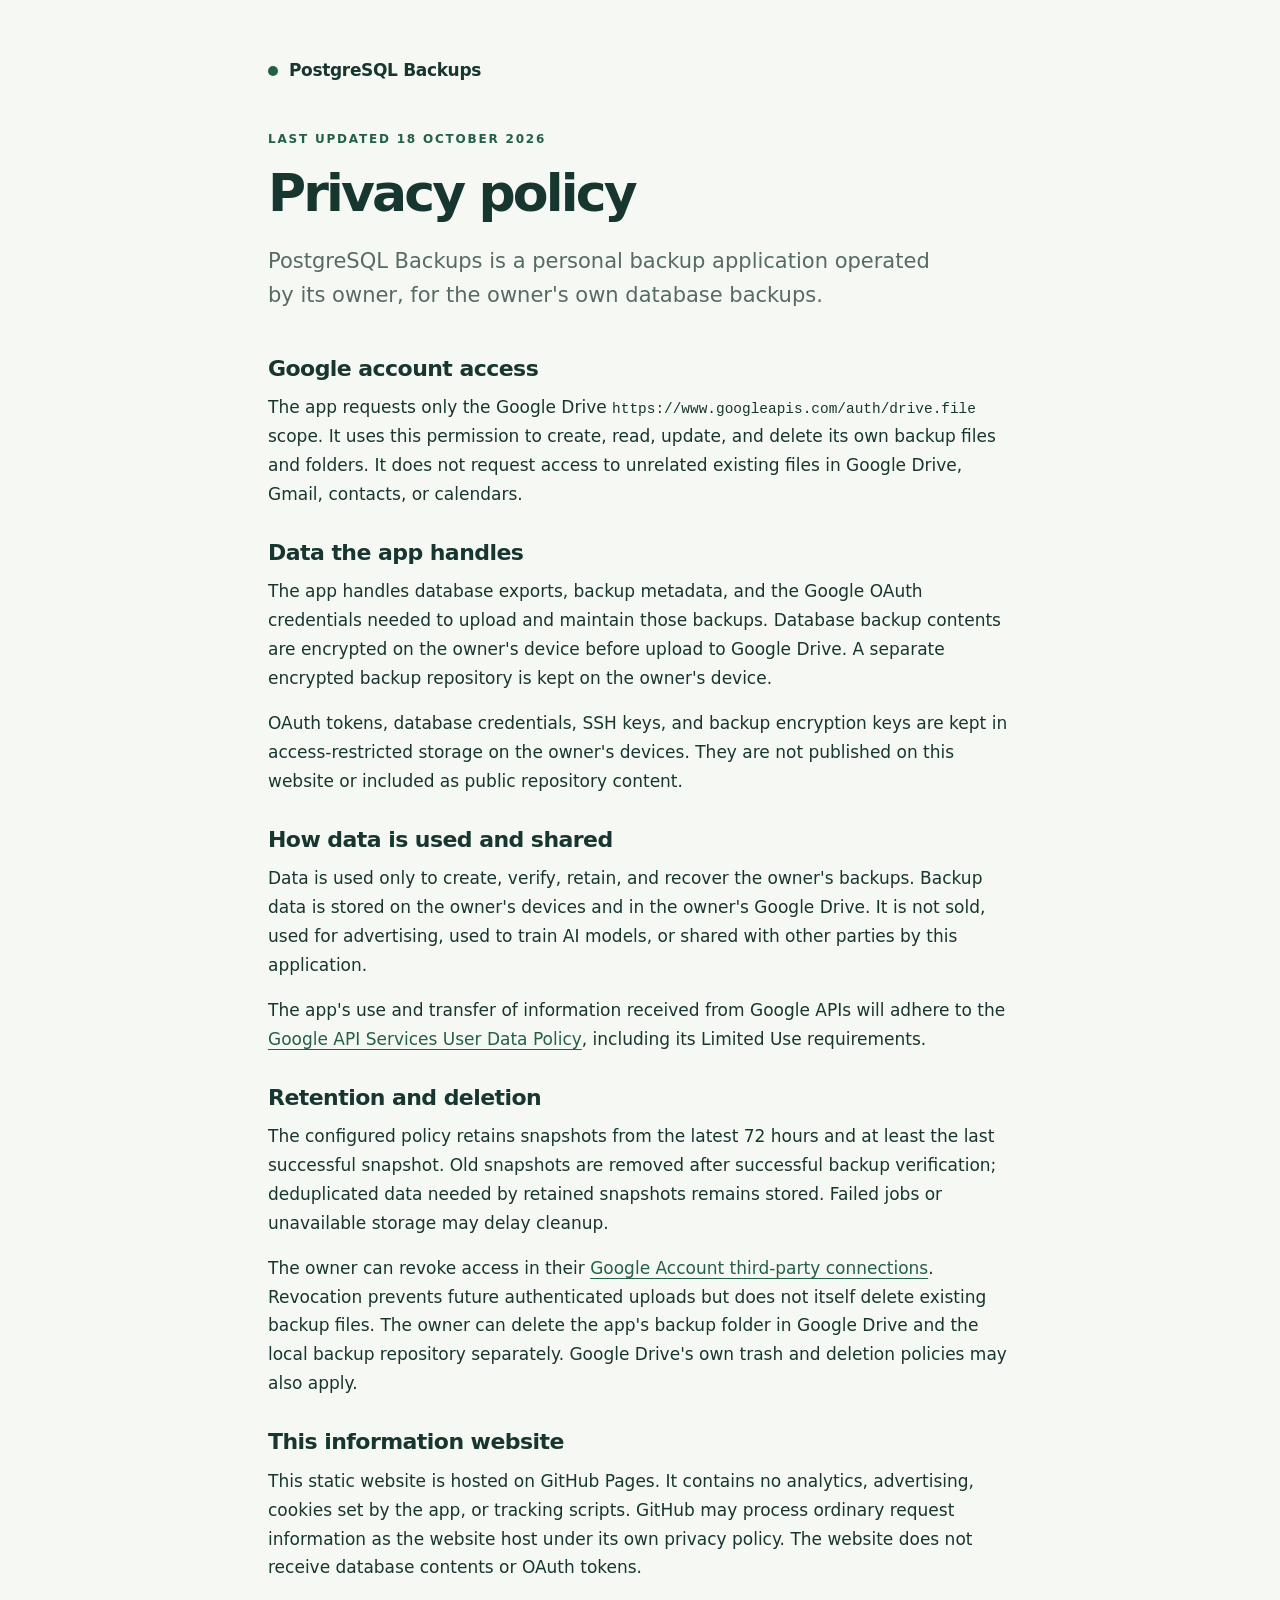
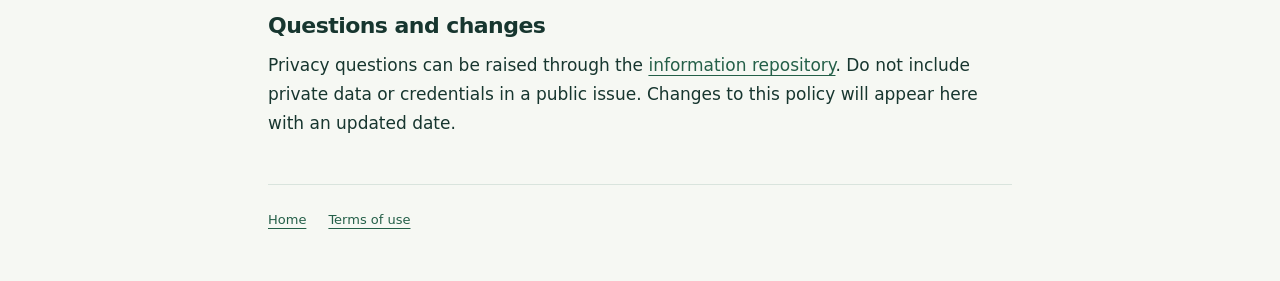
==== privacy.html @ 40d2b24d "Publish personal backup app information and privacy pages" ====
<!doctype html>
<html lang="en">
<head>
  <meta charset="utf-8">
  <meta name="viewport" content="width=device-width, initial-scale=1">
  <meta name="description" content="Privacy policy for the personal PostgreSQL Backups application.">
  <title>Privacy policy · PostgreSQL Backups</title>
  <link rel="stylesheet" href="style.css">
</head>
<body>
  <main class="document">
    <a class="brand" href="./">PostgreSQL Backups</a>
    <p class="eyebrow">Last updated 18 October 2026</p>
    <h1>Privacy policy</h1>
    <p class="lead">PostgreSQL Backups is a personal backup application operated by its owner, for the owner's own database backups.</p>
    <h2>Google account access</h2>
    <p>The app requests only the Google Drive <code>https://www.googleapis.com/auth/drive.file</code> scope. It uses this permission to create, read, update, and delete its own backup files and folders. It does not request access to unrelated existing files in Google Drive, Gmail, contacts, or calendars.</p>
    <h2>Data the app handles</h2>
    <p>The app handles database exports, backup metadata, and the Google OAuth credentials needed to upload and maintain those backups. Database backup contents are encrypted on the owner's device before upload to Google Drive. A separate encrypted backup repository is kept on the owner's device.</p>
    <p>OAuth tokens, database credentials, SSH keys, and backup encryption keys are kept in access-restricted storage on the owner's devices. They are not published on this website or included as public repository content.</p>
    <h2>How data is used and shared</h2>
    <p>Data is used only to create, verify, retain, and recover the owner's backups. Backup data is stored on the owner's devices and in the owner's Google Drive. It is not sold, used for advertising, used to train AI models, or shared with other parties by this application.</p>
    <p>The app's use and transfer of information received from Google APIs will adhere to the <a href="https://developers.google.com/terms/api-services-user-data-policy">Google API Services User Data Policy</a>, including its Limited Use requirements.</p>
    <h2>Retention and deletion</h2>
    <p>The configured policy retains snapshots from the latest 72 hours and at least the last successful snapshot. Old snapshots are removed after successful backup verification; deduplicated data needed by retained snapshots remains stored. Failed jobs or unavailable storage may delay cleanup.</p>
    <p>The owner can revoke access in their <a href="https://myaccount.google.com/connections">Google Account third-party connections</a>. Revocation prevents future authenticated uploads but does not itself delete existing backup files. The owner can delete the app's backup folder in Google Drive and the local backup repository separately. Google Drive's own trash and deletion policies may also apply.</p>
    <h2>This information website</h2>
    <p>This static website is hosted on GitHub Pages. It contains no analytics, advertising, cookies set by the app, or tracking scripts. GitHub may process ordinary request information as the website host under its own privacy policy. The website does not receive database contents or OAuth tokens.</p>
    <h2>Questions and changes</h2>
    <p>Privacy questions can be raised through the <a href="https://github.com/ATHIRARAVINDRAN/postgres-backup-info/issues">information repository</a>. Do not include private data or credentials in a public issue. Changes to this policy will appear here with an updated date.</p>
    <footer><nav aria-label="Information"><a href="./">Home</a><a href="terms.html">Terms of use</a></nav></footer>
  </main>
</body>
</html>
---- style.css ----
:root{color-scheme:light;--ink:#17362f;--muted:#566b64;--line:#d9e4dd;--paper:#f6f8f3;--accent:#245f48}
*{box-sizing:border-box}
body{margin:0;background:var(--paper);color:var(--ink);font-family:ui-sans-serif,system-ui,-apple-system,BlinkMacSystemFont,"Segoe UI",sans-serif;font-size:17px;line-height:1.7}
main{max-width:850px;margin:0 auto;padding:56px 28px 36px}
.brand{display:inline-block;margin-bottom:58px;color:var(--ink);text-decoration:none;font-size:17px;font-weight:750;letter-spacing:-.02em}
.brand::before{content:"";display:inline-block;width:10px;height:10px;margin-right:11px;border-radius:50%;background:var(--accent)}
.eyebrow{margin:0 0 16px;color:var(--accent);font-size:12px;font-weight:750;letter-spacing:.15em;text-transform:uppercase}
h1{margin:0 0 24px;font-size:clamp(38px,7vw,66px);line-height:1.08;letter-spacing:-.055em;font-weight:650}
.lead{max-width:690px;margin:0 0 42px;font-size:21px;line-height:1.6;color:var(--muted)}
.card{margin-top:18px;padding:26px 30px;border:1px solid var(--line);border-radius:18px;background:#fff}
h2{margin:30px 0 10px;font-size:22px;line-height:1.3;letter-spacing:-.025em}
.card h2{margin-top:0}
p{margin:0 0 16px}
.card p:last-child{margin-bottom:0}
a{color:var(--accent);text-underline-offset:4px}
a:hover{color:#0d402c}
a:focus-visible{outline:3px solid #7caf93;outline-offset:5px}
code{font-size:.85em;overflow-wrap:anywhere}
footer{margin-top:46px;padding-top:24px;border-top:1px solid var(--line);color:var(--muted);font-size:13px}
nav{display:flex;flex-wrap:wrap;gap:22px;margin-bottom:14px}
footer p{margin:0}
.document{max-width:800px}
.document h1{font-size:clamp(36px,6vw,52px)}
.document .brand{margin-bottom:44px}
@media(max-width:540px){main{padding:32px 20px}.brand{margin-bottom:42px}.card{padding:22px}.lead{font-size:19px}}
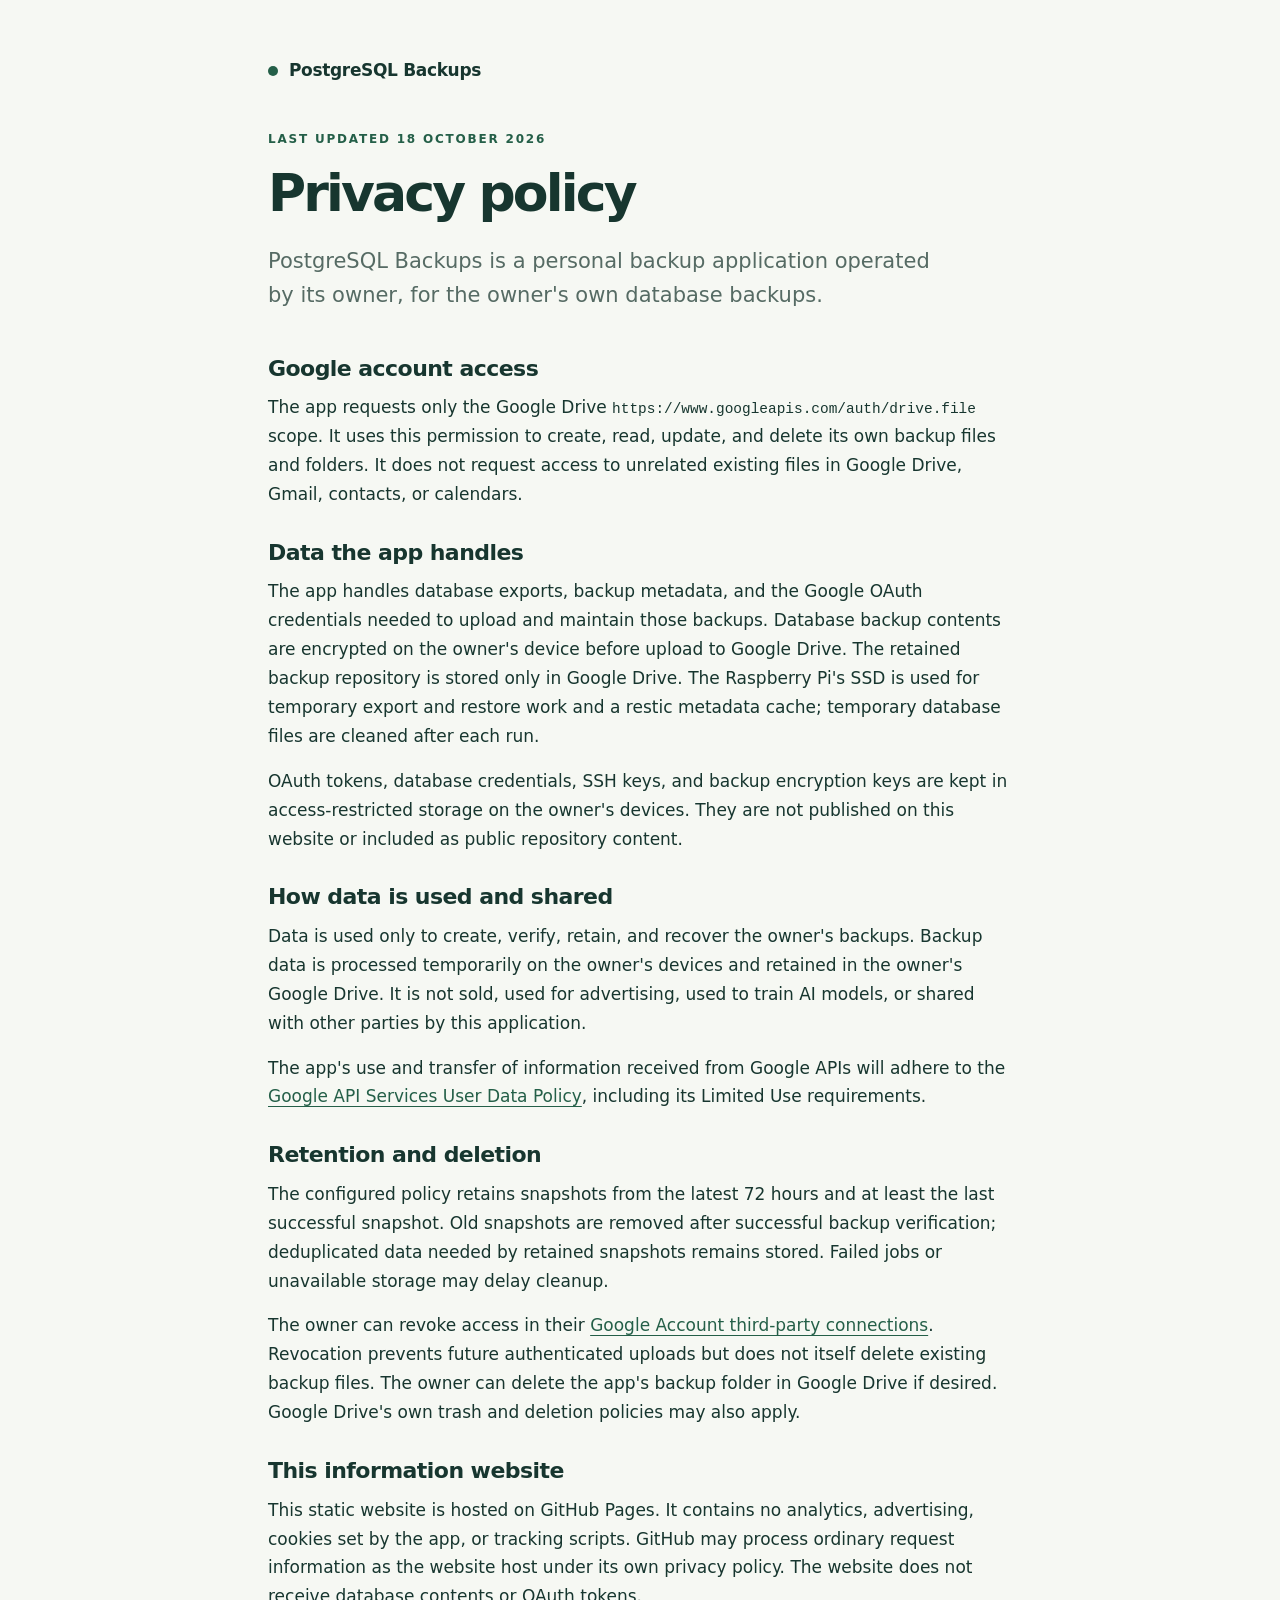
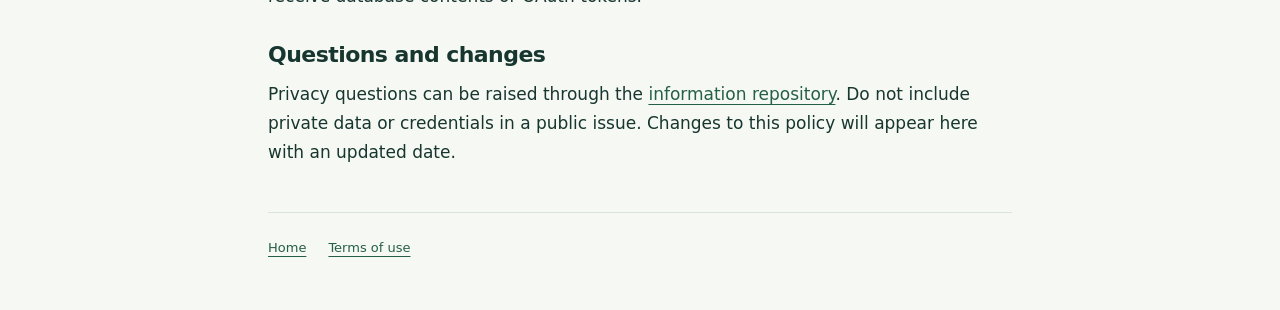
==== commit ba77880a: "Describe Drive-only retained backups and temporary Pi workspace" ====
--- a/privacy.html
+++ b/privacy.html
@@ -16,14 +16,14 @@
     <h2>Google account access</h2>
     <p>The app requests only the Google Drive <code>https://www.googleapis.com/auth/drive.file</code> scope. It uses this permission to create, read, update, and delete its own backup files and folders. It does not request access to unrelated existing files in Google Drive, Gmail, contacts, or calendars.</p>
     <h2>Data the app handles</h2>
-    <p>The app handles database exports, backup metadata, and the Google OAuth credentials needed to upload and maintain those backups. Database backup contents are encrypted on the owner's device before upload to Google Drive. A separate encrypted backup repository is kept on the owner's device.</p>
+    <p>The app handles database exports, backup metadata, and the Google OAuth credentials needed to upload and maintain those backups. Database backup contents are encrypted on the owner's device before upload to Google Drive. The retained backup repository is stored only in Google Drive. The Raspberry Pi's SSD is used for temporary export and restore work and a restic metadata cache; temporary database files are cleaned after each run.</p>
     <p>OAuth tokens, database credentials, SSH keys, and backup encryption keys are kept in access-restricted storage on the owner's devices. They are not published on this website or included as public repository content.</p>
     <h2>How data is used and shared</h2>
-    <p>Data is used only to create, verify, retain, and recover the owner's backups. Backup data is stored on the owner's devices and in the owner's Google Drive. It is not sold, used for advertising, used to train AI models, or shared with other parties by this application.</p>
+    <p>Data is used only to create, verify, retain, and recover the owner's backups. Backup data is processed temporarily on the owner's devices and retained in the owner's Google Drive. It is not sold, used for advertising, used to train AI models, or shared with other parties by this application.</p>
     <p>The app's use and transfer of information received from Google APIs will adhere to the <a href="https://developers.google.com/terms/api-services-user-data-policy">Google API Services User Data Policy</a>, including its Limited Use requirements.</p>
     <h2>Retention and deletion</h2>
     <p>The configured policy retains snapshots from the latest 72 hours and at least the last successful snapshot. Old snapshots are removed after successful backup verification; deduplicated data needed by retained snapshots remains stored. Failed jobs or unavailable storage may delay cleanup.</p>
-    <p>The owner can revoke access in their <a href="https://myaccount.google.com/connections">Google Account third-party connections</a>. Revocation prevents future authenticated uploads but does not itself delete existing backup files. The owner can delete the app's backup folder in Google Drive and the local backup repository separately. Google Drive's own trash and deletion policies may also apply.</p>
+    <p>The owner can revoke access in their <a href="https://myaccount.google.com/connections">Google Account third-party connections</a>. Revocation prevents future authenticated uploads but does not itself delete existing backup files. The owner can delete the app's backup folder in Google Drive if desired. Google Drive's own trash and deletion policies may also apply.</p>
     <h2>This information website</h2>
     <p>This static website is hosted on GitHub Pages. It contains no analytics, advertising, cookies set by the app, or tracking scripts. GitHub may process ordinary request information as the website host under its own privacy policy. The website does not receive database contents or OAuth tokens.</p>
     <h2>Questions and changes</h2>
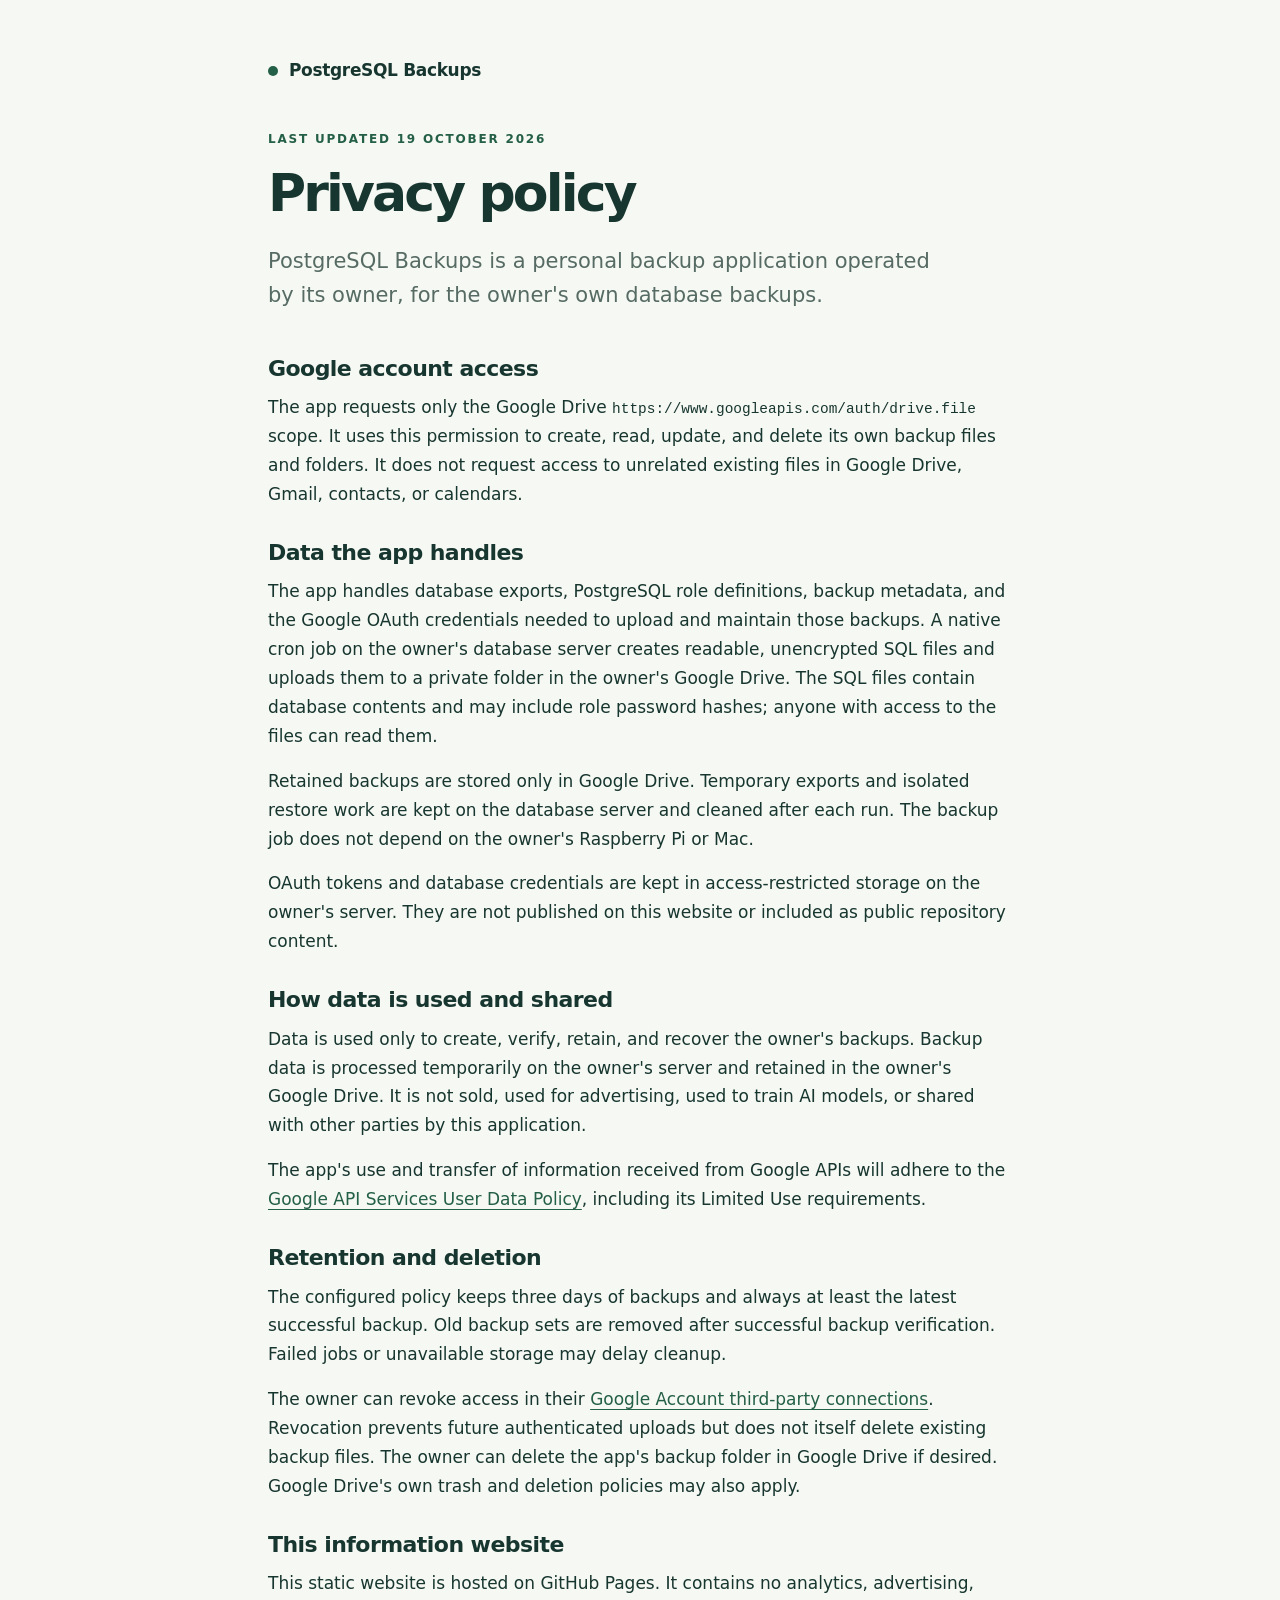
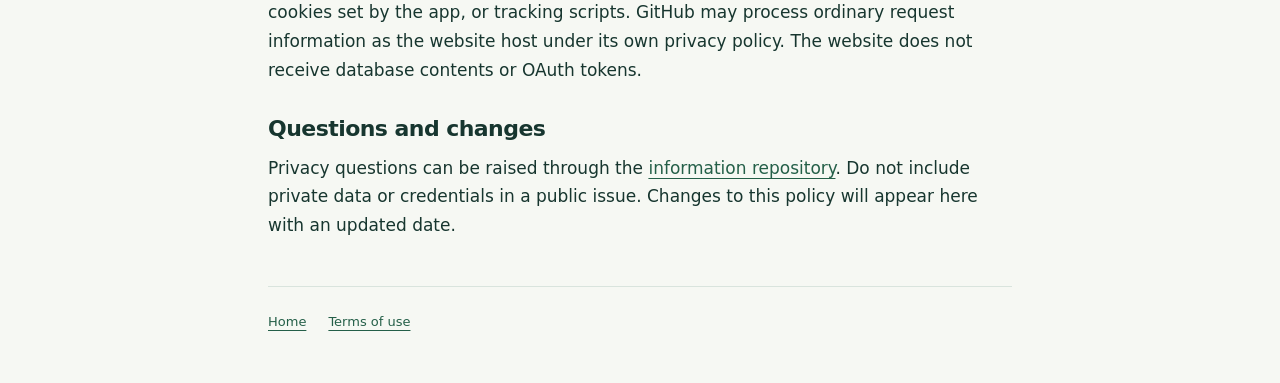
==== commit 34793db3: "Describe daily unencrypted SQL backups from server cron" ====
--- a/privacy.html
+++ b/privacy.html
@@ -10,19 +10,20 @@
 <body>
   <main class="document">
     <a class="brand" href="./">PostgreSQL Backups</a>
-    <p class="eyebrow">Last updated 18 October 2026</p>
+    <p class="eyebrow">Last updated 19 October 2026</p>
     <h1>Privacy policy</h1>
     <p class="lead">PostgreSQL Backups is a personal backup application operated by its owner, for the owner's own database backups.</p>
     <h2>Google account access</h2>
     <p>The app requests only the Google Drive <code>https://www.googleapis.com/auth/drive.file</code> scope. It uses this permission to create, read, update, and delete its own backup files and folders. It does not request access to unrelated existing files in Google Drive, Gmail, contacts, or calendars.</p>
     <h2>Data the app handles</h2>
-    <p>The app handles database exports, backup metadata, and the Google OAuth credentials needed to upload and maintain those backups. Database backup contents are encrypted on the owner's device before upload to Google Drive. The retained backup repository is stored only in Google Drive. The Raspberry Pi's SSD is used for temporary export and restore work and a restic metadata cache; temporary database files are cleaned after each run.</p>
-    <p>OAuth tokens, database credentials, SSH keys, and backup encryption keys are kept in access-restricted storage on the owner's devices. They are not published on this website or included as public repository content.</p>
+    <p>The app handles database exports, PostgreSQL role definitions, backup metadata, and the Google OAuth credentials needed to upload and maintain those backups. A native cron job on the owner's database server creates readable, unencrypted SQL files and uploads them to a private folder in the owner's Google Drive. The SQL files contain database contents and may include role password hashes; anyone with access to the files can read them.</p>
+    <p>Retained backups are stored only in Google Drive. Temporary exports and isolated restore work are kept on the database server and cleaned after each run. The backup job does not depend on the owner's Raspberry Pi or Mac.</p>
+    <p>OAuth tokens and database credentials are kept in access-restricted storage on the owner's server. They are not published on this website or included as public repository content.</p>
     <h2>How data is used and shared</h2>
-    <p>Data is used only to create, verify, retain, and recover the owner's backups. Backup data is processed temporarily on the owner's devices and retained in the owner's Google Drive. It is not sold, used for advertising, used to train AI models, or shared with other parties by this application.</p>
+    <p>Data is used only to create, verify, retain, and recover the owner's backups. Backup data is processed temporarily on the owner's server and retained in the owner's Google Drive. It is not sold, used for advertising, used to train AI models, or shared with other parties by this application.</p>
     <p>The app's use and transfer of information received from Google APIs will adhere to the <a href="https://developers.google.com/terms/api-services-user-data-policy">Google API Services User Data Policy</a>, including its Limited Use requirements.</p>
     <h2>Retention and deletion</h2>
-    <p>The configured policy retains snapshots from the latest 72 hours and at least the last successful snapshot. Old snapshots are removed after successful backup verification; deduplicated data needed by retained snapshots remains stored. Failed jobs or unavailable storage may delay cleanup.</p>
+    <p>The configured policy keeps three days of backups and always at least the latest successful backup. Old backup sets are removed after successful backup verification. Failed jobs or unavailable storage may delay cleanup.</p>
     <p>The owner can revoke access in their <a href="https://myaccount.google.com/connections">Google Account third-party connections</a>. Revocation prevents future authenticated uploads but does not itself delete existing backup files. The owner can delete the app's backup folder in Google Drive if desired. Google Drive's own trash and deletion policies may also apply.</p>
     <h2>This information website</h2>
     <p>This static website is hosted on GitHub Pages. It contains no analytics, advertising, cookies set by the app, or tracking scripts. GitHub may process ordinary request information as the website host under its own privacy policy. The website does not receive database contents or OAuth tokens.</p>
